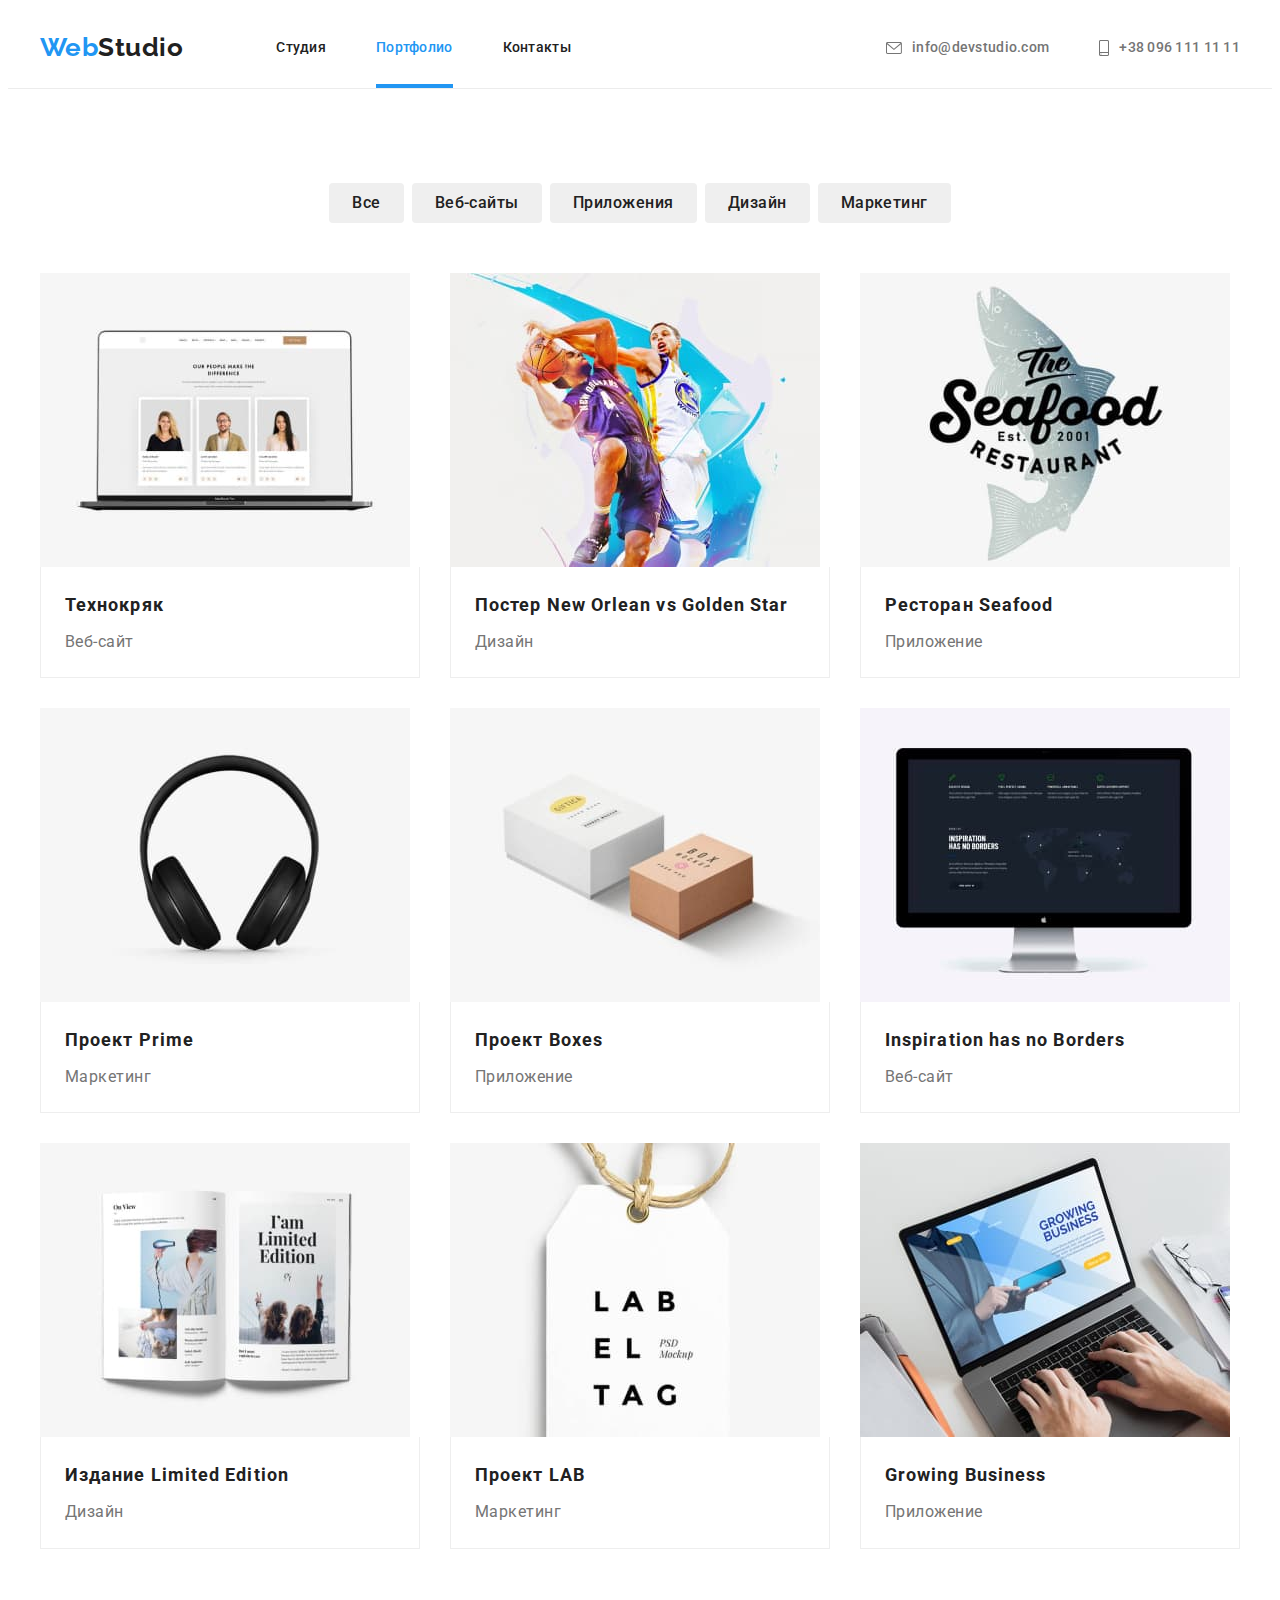
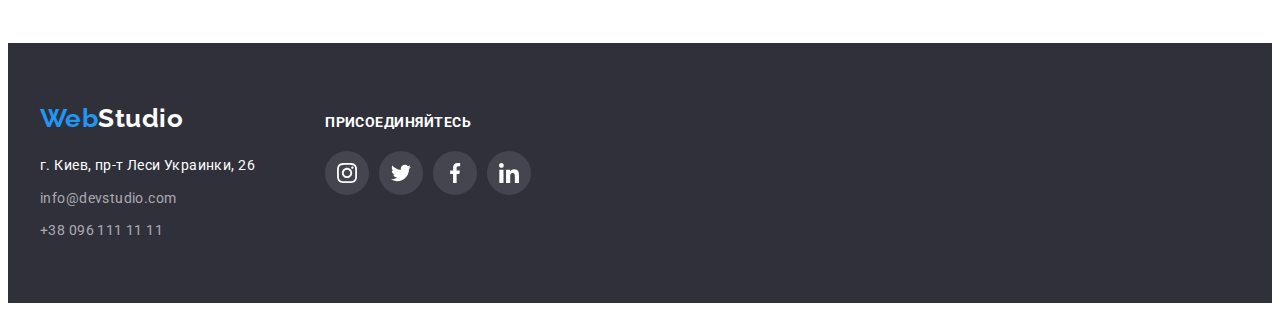
==== portfolio.html @ e5127b2c "start hw6" ====
<!DOCTYPE html>
<html lang="ru">
  <head>
    <meta charset="UTF-8" />
    <meta http-equiv="X-UA-Compatible" content="IE=edge" />
    <meta name="viewport" content="width=device-width, initial-scale=1.0" />
    <title>Portfolio</title>
    <link rel="preconnect" href="https://fonts.googleapis.com" />
    <link rel="preconnect" href="https://fonts.gstatic.com" crossorigin />
    <link
      href="https://fonts.googleapis.com/css2?family=Raleway:wght@700&family=Roboto:wght@400;500;700;900&display=swap"
      rel="stylesheet"
    />
    <link
      rel="stylesheet"
      href="https://cdnjs.cloudflare.com/ajax/libs/modern-normalize/1.1.0/modern-normalize.min.css"
      integrity="sha512-wpPYUAdjBVSE4KJnH1VR1HeZfpl1ub8YT/NKx4PuQ5NmX2tKuGu6U/JRp5y+Y8XG2tV+wKQpNHVUX03MfMFn9Q=="
      crossorigin="anonymous"
      referrerpolicy="no-referrer"
    />
    <link rel="stylesheet" href="./css/styles.css" />
  </head>
  <body>
    <!---------------------------site header шапка сайта--------------------------->

    <header>
      <div class="container">
        <nav class="main-nav">
          <a href="./index.html" class="nav-link-logo">Web<span class="partlogo">Studio</span></a>
          <ul class="site-nav">
            <li class="item">
              <a class="link" href="./index.html" target="_self">Студия</a>
            </li>
            <li class="item">
              <a class="link current" href="./portfolio.html" target="_self">Портфолио</a>
            </li>
            <li class="item"><a class="link" href="">Контакты</a></li>
          </ul>

          <ul class="auth-nav">
            <li class="item">
              <a class="link" href="mailto:info@devstudio.com"
                ><svg class="envelope" width="16" height="12">
                  <use href="./images/svg icon/symbol-defs.svg#icon-envelope"></use></svg
                >info@devstudio.com</a
              >
            </li>
            <li class="item">
              <a class="link" href="tel:+380961111111"
                ><svg class="envelope" width="10" height="16">
                  <use href="./images/svg icon/symbol-defs.svg#icon-smartphone"></use></svg
                >+38 096 111 11 11</a
              >
            </li>
          </ul>
        </nav>
      </div>
    </header>

    <!----------------------Фильтры----------------------->
    <main class="workin">
      <section class="block-filter">
        <div class="container">
          <h1 class="vizually-hidden">Наши работы</h1>

          <ul class="btn-flex">
            <li class="filter-flex">
              <button class="button" type="button">Все</button>
            </li>
            <li class="filter-flex">
              <button class="button" type="button">Веб-сайты</button>
            </li>
            <li class="filter-flex">
              <button class="button" type="button">Приложения</button>
            </li>
            <li class="filter-flex">
              <button class="button" type="button">Дизайн</button>
            </li>
            <li class="filter-flex">
              <button class="button" type="button">Маркетинг</button>
            </li>
          </ul>

          <!---------------------Наши работы------------------>
          <ul class="block-work">
            <li class="flex-conteiner">
              <a class="portfolio-link">
                <div class="product-description">
                  <img
                    class="card-image no-gap"
                    src="./images/portfolio/img1.jpg"
                    alt="ноутбук"
                    width="370"
                    height="294"
                  />
                  <div class="product-overlay">
                    <div class="submenu-portfolio">
                      <p class="text-portfolio">
                        Ресурс предлагает комплексные предложения с разным уровнем функционала и
                        сервисов. Все это позволит посетителю получить исчерпывающие сведения о
                        компании или частном лице.
                      </p>
                    </div>
                  </div>
                </div>

                <div class="work-card">
                  <h3 class="section-title-work">Технокряк</h3>
                  <p class="subtitle-work">Веб-сайт</p>
                </div>
              </a>
            </li>
            <li class="flex-conteiner">
              <a class="portfolio-link">
                <div class="product-description">
                  <img
                    class="card-image no-gap"
                    src="./images/portfolio/img2.jpg"
                    alt="два баскетболиста"
                    width="370"
                    height="294"
                  />
                  <div class="product-overlay">
                    <div class="submenu-portfolio">
                      <p class="text-portfolio">
                        Ресурс предлагает комплексные предложения с разным уровнем функционала и
                        сервисов. Все это позволит посетителю получить исчерпывающие сведения о
                        компании или частном лице.
                      </p>
                    </div>
                  </div>
                </div>
                <div class="work-card">
                  <h3 class="section-title-work">Постер New Orlean vs Golden Star</h3>
                  <p class="subtitle-work">Дизайн</p>
                </div>
              </a>
            </li>
            <li class="flex-conteiner">
              <a class="portfolio-link">
                <div class="product-description">
                  <img
                    class="card-image no-gap"
                    src="./images/portfolio/img3.jpg"
                    alt="логотип ресторана"
                    width="370"
                    height="294"
                  />
                  <div class="product-overlay">
                    <div class="submenu-portfolio">
                      <p class="text-portfolio">
                        Ресурс предлагает комплексные предложения с разным уровнем функционала и
                        сервисов. Все это позволит посетителю получить исчерпывающие сведения о
                        компании или частном лице.
                      </p>
                    </div>
                  </div>
                </div>
                <div class="work-card">
                  <h3 class="section-title-work">Ресторан Seafood</h3>
                  <p class="subtitle-work">Приложение</p>
                </div>
              </a>
            </li>
            <li class="flex-conteiner">
              <a class="portfolio-link">
                <div class="product-description">
                  <img
                    class="card-image no-gap"
                    src="./images/portfolio/img4.jpg"
                    alt="наушники"
                    width="370"
                    height="294"
                  />
                  <div class="product-overlay">
                    <div class="submenu-portfolio">
                      <p class="text-portfolio">
                        Ресурс предлагает комплексные предложения с разным уровнем функционала и
                        сервисов. Все это позволит посетителю получить исчерпывающие сведения о
                        компании или частном лице.
                      </p>
                    </div>
                  </div>
                </div>
                <div class="work-card">
                  <h3 class="section-title-work">Проект Prime</h3>
                  <p class="subtitle-work">Маркетинг</p>
                </div>
              </a>
            </li>
            <li class="flex-conteiner">
              <a class="portfolio-link">
                <div class="product-description">
                  <img
                    class="card-image no-gap"
                    src="./images/portfolio/img5.jpg"
                    alt="две коробки"
                    width="370"
                    height="294"
                  />
                  <div class="product-overlay">
                    <div class="submenu-portfolio">
                      <p class="text-portfolio">
                        Ресурс предлагает комплексные предложения с разным уровнем функционала и
                        сервисов. Все это позволит посетителю получить исчерпывающие сведения о
                        компании или частном лице.
                      </p>
                    </div>
                  </div>
                </div>
                <div class="work-card">
                  <h3 class="section-title-work">Проект Boxes</h3>
                  <p class="subtitle-work">Приложение</p>
                </div>
              </a>
            </li>
            <li class="flex-conteiner">
              <a class="portfolio-link">
                <div class="product-description">
                  <img
                    class="card-image no-gap"
                    src="./images/portfolio/img6.jpg"
                    alt="монитор"
                    width="370"
                    height="294"
                  />
                  <div class="product-overlay">
                    <div class="submenu-portfolio">
                      <p class="text-portfolio">
                        Ресурс предлагает комплексные предложения с разным уровнем функционала и
                        сервисов. Все это позволит посетителю получить исчерпывающие сведения о
                        компании или частном лице.
                      </p>
                    </div>
                  </div>
                </div>
                <div class="work-card">
                  <h3 class="section-title-work">Inspiration has no Borders</h3>
                  <p class="subtitle-work">Веб-сайт</p>
                </div>
              </a>
            </li>
            <li class="flex-conteiner">
              <a class="portfolio-link">
                <div class="product-description">
                  <img
                    class="card-image no-gap"
                    src="./images/portfolio/img7.jpg"
                    alt="открытая книга"
                    width="370"
                    height="294"
                  />
                  <div class="product-overlay">
                    <div class="submenu-portfolio">
                      <p class="text-portfolio">
                        Ресурс предлагает комплексные предложения с разным уровнем функционала и
                        сервисов. Все это позволит посетителю получить исчерпывающие сведения о
                        компании или частном лице.
                      </p>
                    </div>
                  </div>
                </div>
                <div class="work-card">
                  <h3 class="section-title-work">Издание Limited Edition</h3>
                  <p class="subtitle-work">Дизайн</p>
                </div>
              </a>
            </li>
            <li class="flex-conteiner">
              <a class="portfolio-link">
                <div class="product-description">
                  <img
                    class="card-image no-gap"
                    src="./images/portfolio/img8.jpg"
                    alt="ярлык"
                    width="370"
                    height="294"
                  />
                  <div class="product-overlay">
                    <div class="submenu-portfolio">
                      <p class="text-portfolio">
                        Ресурс предлагает комплексные предложения с разным уровнем функционала и
                        сервисов. Все это позволит посетителю получить исчерпывающие сведения о
                        компании или частном лице.
                      </p>
                    </div>
                  </div>
                </div>
                <div class="work-card">
                  <h3 class="section-title-work">Проект LAB</h3>
                  <p class="subtitle-work">Маркетинг</p>
                </div>
              </a>
            </li>
            <li class="flex-conteiner">
              <a class="portfolio-link">
                <div class="product-description">
                  <img
                    class="card-image no-gap"
                    src="./images/portfolio/img9.jpg"
                    alt="набор текста"
                    width="370"
                    height="294"
                  />
                  <div class="product-overlay">
                    <div class="submenu-portfolio">
                      <p class="text-portfolio">
                        Ресурс предлагает комплексные предложения с разным уровнем функционала и
                        сервисов. Все это позволит посетителю получить исчерпывающие сведения о
                        компании или частном лице.
                      </p>
                    </div>
                  </div>
                </div>
                <div class="work-card">
                  <h3 class="section-title-work">Growing Business</h3>
                  <p class="subtitle-work">Приложение</p>
                </div>
              </a>
            </li>
          </ul>
        </div>
      </section>
    </main>
    <!-----------------------footer---------------------->
    <footer class="footer">
      <div class="container">
        <div class="address-footer">
          <a class="logo-footer" href="./index.html">Web<span class="footerlogo">Studio</span></a>
          <address>
            <ul>
              <li>
                <a
                  class="link-location aside-link"
                  href="https://goo.gl/maps/vPPs6A4afEgHFddDA"
                  target="_blank"
                  rel="noopener noreferrer"
                  >г. Киев, пр-т Леси Украинки, 26 <br />
                </a>
              </li>
              <li>
                <a class="link-footer mail" href="mailto:info@devstudio.com">info@devstudio.com</a>
                <br />
              </li>
              <li><a class="link-footer" href="tel:+380961111111">+38 096 111 11 11</a></li>
            </ul>
          </address>
        </div>
        <!------------Социальные сети------------>
        <div class="network-footer">
          <b class="text-footer">присоединяйтесь</b>
          <div class="social-network-footer">
            <a class="link-network-footer" href="https://www.instagram.com/">
              <svg class="icon-instagram" width="20" height="20">
                <use href="./images/svg icon/symbol-defs.svg#icon-instagram"></use>
              </svg>
            </a>
            <a class="link-network-footer" href="https://www.twitter.com/">
              <svg class="icon-instagram" width="20" height="20">
                <use href="./images/svg icon/symbol-defs.svg#icon-twitter"></use>
              </svg>
            </a>
            <a class="link-network-footer" href="https://www.facebook.com/">
              <svg class="icon-instagram" width="20" height="20">
                <use href="./images/svg icon/symbol-defs.svg#icon-facebook"></use>
              </svg>
            </a>
            <a class="link-network-footer" href="https://www.linkedin.com/">
              <svg class="icon-network-footer" width="20" height="20">
                <use href="./images/svg icon/symbol-defs.svg#icon-linkedin"></use>
              </svg>
            </a>
          </div>
        </div>
      </div>
    </footer>
  </body>
</html>
---- css/styles.css ----
/* цвет основного текста #212121;*/
/* цвет текста #757575 */
/* цвет фона шапки #ffffff;*/
/* цвет текста секции герой */
/* акцент #2196F3 */
/* цвет фона (акцента) вторичный #2F303A;*/
/* цвет фона чем мы занимаемся #E5E5E5; */
/* цвет фона наша команда #F5F4FA; */
/* подвал линки rgba(255, 255, 255, 0.6); */
/* текст адреса #ffffff */

:root {
  --primary-text-color: #212121;
  --title-text-color: #757575;
  --hero-text-color: #ffffff;
  --primary-white-color: #ffffff;
  --secondary-background-color: #2f303a;
  --secondary-fon-color: #e5e5e5;
  --accent-color: #2196f3;
  --secondary-command-color: #f5f4fa;
  --footer-link-color: rgba(255, 255, 255, 0.6);
  --address-text-color: #ffffff;
}

body {
  background-color: var(--primary-white-color);
  color: var(--primary-text-color);
  font-family: Roboto, sans-serif;
  letter-spacing: 0.03em;
}

p,
h1,
h2,
h3,
h4,
h5,
h6 {
  margin: 0;
  font-family: Roboto, sans-serif;
}

ul,
ol,
li {
  margin: 0;
  padding-left: 0;
}

ul {
  list-style: none;
}

.container {
  padding-left: 15px;
  padding-right: 15px;
  margin-left: auto;
  margin-right: auto;

  width: 1200px;
}

.link {
  text-decoration: none;
  color: var(--primary-text-color);
}

header {
  height: 80px;
  border-bottom: 1px solid #ececec;
}

/* ----------------------Logo-------------------------*/
.nav-link-logo {
  padding-top: 24px;
  padding-bottom: 25px;

  text-decoration: none;
  color: var(--accent-color);
  font-family: Raleway, sans-serif;
  font-weight: 700;
  font-size: 26px;
  line-height: 1.19;
}

.nav-link-logo:hover,
.nav-link-logo:focus {
  color: var(--accent-color);
}

.partlogo {
  color: var(--primary-text-color);
  font-family: Raleway, sans-serif;
  font-weight: 700;
  font-size: 26px;
  line-height: 1.19;
}

/* ---------------------навигация сайта------------------------ */

.main-nav {
  display: flex;
  align-items: center;
  justify-content: start;
}

.site-nav {
  display: flex;
  margin-left: 93px;
  font-weight: 500;
  font-size: 14px;
  line-height: 1.14;
  letter-spacing: 0.02em;
}

.site-nav .item + .item {
  margin-left: 50px;
}

.link {
  position: relative;
  display: block;
  padding-top: 32px;
  padding-bottom: 32px;
  transition-duration: 250ms;
  transition-timing-function: cubic-bezier(0.4, 0, 0.2, 1);
}

.link:hover,
.link:focus {
  color: var(--accent-color);
}

.link.current {
  color: var(--accent-color);
}

.link.current::after {
  content: '';

  position: absolute;
  display: block;
  width: 100%;
  height: 4px;
  left: 0;
  bottom: 0;
  background-color: var(--accent-color);
}

.vizually-hidden {
  clip: rect(0 0 0 0);
  width: 1px;
  height: 1px;
  margin: -1px;
}

/* ----------------------список адресов------------------------- */
.auth-nav {
  display: flex;
  margin-left: auto;
}

.auth-nav .item + .item {
  margin-left: 50px;
}

.auth-nav .link {
  display: inline-flex;
  align-items: center;
  color: var(--title-text-color);
  font-weight: 500;
  font-size: 14px;
  line-height: 1.14;
  letter-spacing: 0.02em;
}

.auth-nav .link:hover,
.auth-nav .link:focus {
  color: var(--accent-color);
}

.envelope {
  margin-right: 10px;
  fill: currentColor;
  align-items: baseline;
}

/* ----------------------секция герой-----------------------------*/

.section-hero {
  background-color: var(--secondary-background-color);
  text-align: center;
  padding: 200px 0px;
}

.section-hero.overlay {
  max-width: 1600px;
  min-height: 600px;
  margin-left: auto;
  margin-right: auto;
  background-image: linear-gradient(to right, rgba(47, 48, 58, 0.4), rgba(47, 48, 58, 0.4)),
    url('../images/img\ iverlay.jpg');
  background-repeat: no-repeat;
  background-size: cover;
  background-position: center;
}

.text-hero {
  width: 696px;
  margin-left: auto;
  margin-right: auto;
}

.hero-title {
  color: var(--hero-text-color);
  margin-bottom: 40px;
  font-weight: 900;
  font-size: 44px;
  line-height: 1.36;
  letter-spacing: 0.06em;
  text-transform: uppercase;
}

/* ---------------------------кнопки--------------------------- */
.hero-button {
  display: inline-block;
  padding: 10px 32px;
  min-width: 200px;
  height: 50px;

  color: var(--hero-text-color);
  background-color: var(--accent-color);
  font-family: Roboto, sans-serif;
  font-weight: 700;
  font-size: 16px;
  line-height: 1.87;
  text-align: center;

  letter-spacing: 0.06em;
  cursor: pointer;
  border: none;
  border-radius: 4px;
  box-shadow: 0px 4px 4px rgba(0, 0, 0, 0.15);

  transition-duration: 250ms;
  transition-timing-function: cubic-bezier(0.4, 0, 0.2, 1);
}

.hero-button:hover,
.hero-button:focus {
  color: var(--primary-text-color);
  background-color: var(--hero-text-color);
}

.backdrop.is-hidden {
  visibility: hidden;
  opacity: 0;
  pointer-events: none;
}

.backdrop.is-hidden .modal {
  transform: translate(-50%, -50%) scale(0.9) rotate(180deg);
}

.modal {
  position: absolute;
  background: #ffffff;
  padding: 30px;
  width: 528px;
  height: 581px;
  left: 50%;
  top: 50%;
  box-shadow: 0px 1px 3px rgba(0, 0, 0, 0.12), 0px 1px 1px rgba(0, 0, 0, 0.14),
    0px 2px 1px rgba(0, 0, 0, 0.2);
  border-radius: 4px;
  transform: translate(-50%, -50%) scale(1) rotate(0);
  transition-duration: 250ms;
  transition-timing-function: cubic-bezier(0.4, 0, 0.2, 1);
}

.backdrop {
  position: fixed;
  width: 100%;
  height: 100%;
  left: 50%;
  top: 50%;
  transform: translate(-50%, -50%);
  background: rgba(0, 0, 0, 0.1);
  opacity: 1;
  visibility: visible;
  transition-duration: 250ms;
  transition-timing-function: cubic-bezier(0.4, 0, 0.2, 1);
  z-index: 1;
}

.modal-close-btn {
  display: flex;
  border-radius: 50%;
  position: absolute;
  top: 8px;
  right: 8px;
  justify-content: center;
  align-items: center;
  cursor: pointer;
  padding: 10px;
  border: 1px solid rgba(0, 0, 0, 0.1);
  background-color: rgba(255, 255, 255, 1);
}

/* -----------------блок секций (чем мы занимаемся)------------------- */

.section-block {
  display: block;
  background-color: var(--primary-white-color);

  padding-top: 94px;
  padding-bottom: 94px;
}

.main-item {
  display: flex;
}

.list-item::before {
  display: block;
  content: '';
  height: 120px;
  margin-bottom: 30px;
  background-size: contain;
  background-repeat: no-repeat;
  background-position: center;
  background-color: #f5f4fa;
}

.icon-antenna::before {
  background-image: url('../images/antenna.svg');
  background-size: 65px 70px;
}

.icon-clock::before {
  background-image: url('../images/clock.svg');
  background-size: 67px 70px;
}

.icon-diagram::before {
  background-image: url('../images/diagram.svg');
  background-size: 70px 64px;
}

.icon-astronaut::before {
  background-image: url('../images/astronaut.svg');
  background-size: 55px 61px;
}

.main-item .list-item {
  width: 270px;
  margin: 0 15px;
}

.list-item:last-child {
  margin-right: 0;
}
.list-item:first-child {
  margin-left: 0;
}

.advant-title {
  margin-bottom: 10px;

  font-weight: 700;
  font-size: 14px;
  height: 14px;
  line-height: 1.14;
  letter-spacing: 0.03em;
  text-transform: uppercase;
}

.subtitle {
  color: var(--title-text-color);
  font-size: 14px;
  height: 75px;
  line-height: 1.71;
  letter-spacing: 0.03em;
}

.section-portfolio {
  display: block;
  background-color: var(--primary-white-color);

  padding-top: 0px;
  padding-bottom: 94px;
}

.section-title {
  margin-bottom: 50px;

  font-weight: 700;
  font-size: 36px;
  line-height: 1.17;
  text-align: center;
  letter-spacing: 0.03em;
}

.gallery-flex {
  display: flex;
  margin-left: -30px;
}

/* .masters-item:not(:last-child) {
  margin-right: 30px;
}
.masters-item {
  width: calc((100% - 60px) / 3);
} */

/* .masters-item {
  width: calc((100% - 90px) / 3);
  margin-left: 30px;
} */

.masters-item {
  position: relative;
  width: calc(100% / 3 - 30px);
  margin-left: 30px;
}

.card-image.no-gap {
  display: block;
}

.submenu {
  display: flex;
  align-items: center;
  justify-content: center;
}

.submenu {
  position: absolute;
  width: 370px;
  height: 70px;
  bottom: 0px;
  left: 50%;
  transform: translateX(-50%);
  list-style: none;
  text-transform: uppercase;
  background-color: rgba(47, 48, 58, 0.8);
}

.submenu p {
  text-decoration: none;
  color: #ffffff;
  font-family: 'Roboto';
  font-style: normal;
  font-weight: 700;
  font-size: 14px;
  line-height: 1.14;
  letter-spacing: 0.03em;
}

/* ------------------------------наша команда------------------------------ */
.section-command {
  background-color: var(--secondary-command-color);
  padding-top: 94px;
  padding-bottom: 94px;
}

.command-flex {
  display: flex;
  margin-left: -30px;
}

.command {
  flex-basis: calc(100% / 3 - 30px);
  margin-left: 30px;
  box-shadow: 0px 1px 3px rgba(0, 0, 0, 0.12), 0px 1px 1px rgba(0, 0, 0, 0.14),
    0px 2px 1px rgba(0, 0, 0, 0.2);
  border-radius: 0px 0px 4px 4px;
}

.section-title-desc {
  margin-bottom: 50px;

  font-weight: 700;
  font-size: 36px;
  line-height: 1.17;
  text-align: center;
  letter-spacing: 0.03em;
}

.workers {
  padding-top: 30px;
  padding-bottom: 30px;
  background-color: #ffffff;
}

.section-name {
  margin-bottom: 10px;

  font-weight: 500;
  font-size: 16px;
  line-height: 1.19;
  text-align: center;
  letter-spacing: 0.03em;
}

.subtitle-profession {
  color: var(--title-text-color);

  font-size: 16px;
  line-height: 1.19;
  text-align: center;
  letter-spacing: 0.03em;
  margin-bottom: 16px;
}

.actions {
  display: flex;
  justify-content: center;
  padding: 0;
  margin: 0;
  list-style: none;
}

.masters-soc-item {
  width: 44px;
  height: 44px;
  margin-right: 10px;
}

.masters-soc-item:last-child {
  margin-right: 0;
}

.link-svg {
  display: flex;
  width: 100%;
  height: 100%;
  border-radius: 50%;
  align-items: center;
  justify-content: center;
  color: #fff;

  transition-duration: 250ms;
  transition-timing-function: cubic-bezier(0.4, 0, 0.2, 1);
}

.svg-soc-icon {
  fill: #afb1b8;
}

.link-svg:hover,
.link-svg:focus {
  background-color: var(--accent-color);
}

.link-svg:hover .svg-soc-icon,
.link-svg:focus .svg-soc-icon {
  fill: #ffffff;
}

/* ---------------Постоянные клиенты---------------*/
.section-client {
  padding-bottom: 94px;
  padding-top: 94px;
}

.clients {
  display: flex;
  justify-content: space-between;
}

.link-svg-logo {
  display: flex;
  justify-content: center;
  align-items: center;
  width: 170px;
  height: 90px;
  border: 1px solid #afb1b8;
  border-radius: 4px;
  fill: #afb1b8;

  transition-duration: 250ms;
  transition-timing-function: cubic-bezier(0.4, 0, 0.2, 1);
}

.link-svg-logo:hover,
.link-svg-logo:focus {
  border: 1px solid var(--accent-color);
  fill: var(--accent-color);
}

/* ---------------------------подвал (footer)------------------------- */

.footer {
  background-color: var(--secondary-background-color);
  padding-top: 60px;
  padding-bottom: 60px;
}

.footer .container {
  display: flex;
  align-items: baseline;
}

.link-location.aside-link {
  display: inline-block;
  text-decoration: none;
  margin-bottom: 9px;
  color: var(--address-text-color);
  font-style: normal;
  font-size: 14px;
  line-height: 1.7;
  letter-spacing: 0.03em;
}

.link-footer {
  display: inline-block;
  color: var(--footer-link-color);
  text-decoration: none;
  font-style: normal;
  font-weight: 400;
  font-size: 14px;
  line-height: 1.7;
  letter-spacing: 0.03em;
}

.logo-footer {
  margin-bottom: 20px;
  display: inline-block;

  text-decoration: none;
  color: var(--accent-color);
  font-family: Raleway, sans-serif;
  font-weight: 700;
  font-size: 26px;
  line-height: 1.19;
}

.logo-footer:hover,
.logo-footer:focus {
  color: var(--accent-color);
}

.footerlogo {
  color: #fff;
  font-family: Raleway, sans-serif;
  font-weight: 700;
  font-size: 26px;
  line-height: 1.19;
}

.link-footer.mail {
  margin-bottom: 9px;
}

/* ---------Социальные сети--------*/

.network-footer {
  margin-left: 70px;
}

.text-footer {
  display: block;
  font-weight: 700;
  font-size: 14px;
  line-height: 1.14;
  margin: 0px;
  margin-bottom: 20px;
  text-transform: uppercase;

  color: var(--primary-white-color);
}

.social-network-footer {
  display: flex;
}

.link-network-footer {
  display: flex;
  justify-content: center;
  align-items: center;
  margin-left: 10px;

  width: 44px;
  height: 44px;
  border-radius: 50%;
  fill: var(--primary-white-color);
  background: rgba(255, 255, 255, 0.1);

  transition-duration: 250ms;
  transition-timing-function: cubic-bezier(0.4, 0, 0.2, 1);
}

.link-network-footer:first-child {
  margin-left: 0;
}

.link-network-footer:hover,
.link-network-footer:focus {
  background-color: var(--accent-color);
  fill: var(--primary-white-color);
}

/*---------------------------Стили Портфолио------------------------- */

/* ---------кнопки (button), ilter------- */
.vizually-hidden {
  display: none;
}

.block-filter {
  padding-top: 94px;
  padding-bottom: 94px;
}

.btn-flex {
  display: flex;
  margin-bottom: 50px;
  align-items: center;
  justify-content: center;
}

.button {
  color: var(--primary-text-color);
  padding: 6px 22px;

  font-family: Roboto, sans-serif;
  font-weight: 500;
  font-size: 16px;
  line-height: 1.6;
  text-align: center;
  letter-spacing: 0.03em;
  cursor: pointer;

  border: 1px solid transparent;
  border-radius: 4px;

  transition-duration: 250ms;
  transition-timing-function: cubic-bezier(0.4, 0, 0.2, 1);
}

button:hover,
button:focus {
  background-color: var(--accent-color);
  color: var(--primary-white-color);
  box-shadow: 0px 3px 1px rgba(0, 0, 0, 0.1), 0px 1px 2px rgba(0, 0, 0, 0.08),
    0px 2px 2px rgba(0, 0, 0, 0.12);
}

.workin {
  background-color: var(--primary-white-color);
  margin-left: auto;
  margin-right: auto;
}

/* .filter-flex {
  margin-right: 8px;
} */

/* .filter-flex:last-child {
  margin-right: 0;
} */

.filter-flex:not(:last-child) {
  margin-right: 8px;
}

.block-work {
  background-color: var(--primary-white-color);
  display: flex;
  flex-wrap: wrap;
  margin-left: -30px;
  margin-bottom: -30px;
}

/* margin-right: 30px;
  margin-bottom: 30px; */

.flex-conteiner {
  flex-basis: calc(100% / 3 - 30px);
  margin-left: 30px;
  margin-bottom: 30px;
}

.portfolio-link {
  display: block;
  cursor: pointer;
}

.portfolio-link:hover,
.portfolio-link:focus {
  box-shadow: 0px 1px 1px rgba(0, 0, 0, 0.12), 0px 4px 4px rgba(0, 0, 0, 0.06),
    1px 4px 6px rgba(0, 0, 0, 0.16);
}

.flex-conteiner:hover .submenu-portfolio,
.flex-conteiner:focus .submenu-portfolio {
  opacity: 1;
}

.product-description {
  position: relative;
  overflow: hidden;
}

/* .product-description::before {
  position: absolute;

  display: inline-block;
  content: '';
  width: 100%;
  height: 100%;
  background-color: rgba(33, 150, 243, 0.9);
  /* opacity: 0; */
/* transform: translateY(100%);
  transition-property: var(--secondary-background-color);
  transition-duration: 250ms;
  transition-timing-function: cubic-bezier(0.4, 0, 0.2, 1);
} */

.product-overlay {
  position: absolute;
  top: 0;
  left: 0;
  width: 100%;
  height: 100%;
  background-color: rgba(33, 150, 243, 0.9);
  /* opacity: 0; */

  transform: translateY(100%);
  transition-property: var(--secondary-background-color);
  transition-duration: 250ms;
  transition-timing-function: cubic-bezier(0.4, 0, 0.2, 1);
}

.product-description:hover::before {
  opacity: 1;
}

/* .flex-conteiner:hover .product-description::before {
  transform: translateY(0);
} */

.flex-conteiner:hover .product-overlay {
  transform: translateY(0);
}

.submenu-portfolio {
  position: absolute;

  left: 50%;
  top: 50%;
  width: 100%;
  padding: 63px 24px;
  list-style: none;

  transform: translate(-50%, -50%);
}

.text-portfolio {
  font-weight: 400;
  font-size: 18px;
  line-height: 1.55;
  letter-spacing: 0.03em;
  text-align: left;

  color: var(--address-text-color);
}

.work-card {
  padding: 20px 24px;
  border-left: 1px solid #eeeeee;
  border-right: 1px solid #eeeeee;
  border-bottom: 1px solid #eeeeee;
}

.section-title-work {
  margin-bottom: 4px;

  color: var(--primary-text-color);
  font-weight: 700;
  font-size: 18px;
  line-height: 2;
  letter-spacing: 0.06em;
}

.block-work .subtitle-work {
  color: var(--title-text-color);
  font-size: 16px;
  line-height: 1.9;
  letter-spacing: 0.03em;
}
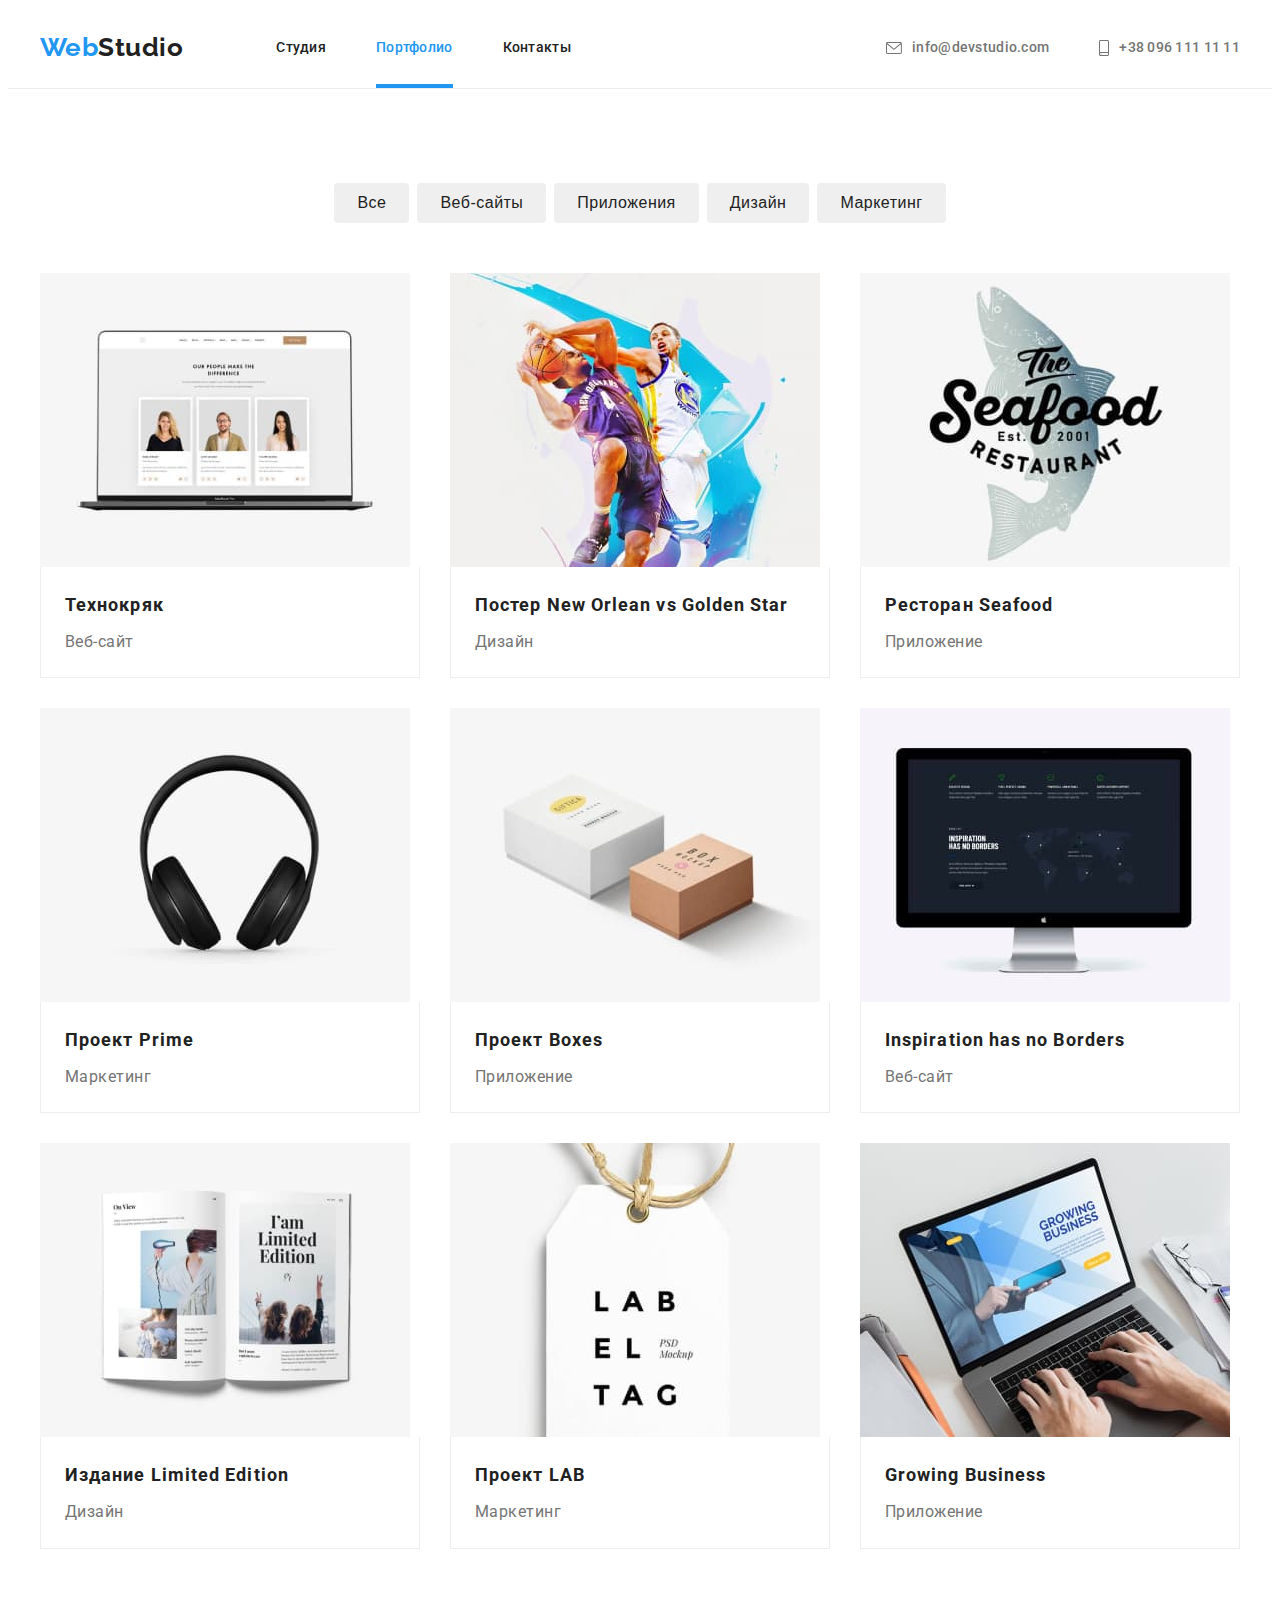
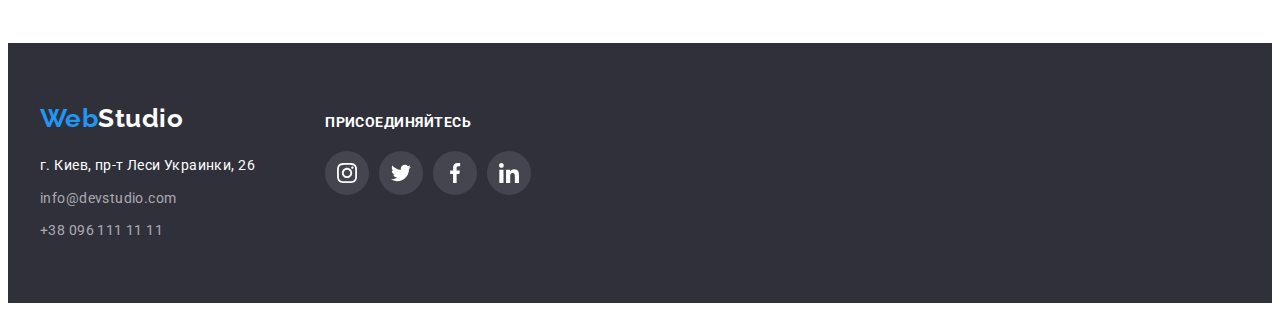
==== commit e1173077: "checkbox" ====
--- a/portfolio.html
+++ b/portfolio.html
@@ -41,14 +41,14 @@
             <li class="item">
               <a class="link" href="mailto:info@devstudio.com"
                 ><svg class="envelope" width="16" height="12">
-                  <use href="./images/svg icon/symbol-defs.svg#icon-envelope"></use></svg
+                  <use href="./images/icons.svg#icon-envelope"></use></svg
                 >info@devstudio.com</a
               >
             </li>
             <li class="item">
               <a class="link" href="tel:+380961111111"
                 ><svg class="envelope" width="10" height="16">
-                  <use href="./images/svg icon/symbol-defs.svg#icon-smartphone"></use></svg
+                  <use href="./images/icons.svg#icon-smartphone"></use></svg
                 >+38 096 111 11 11</a
               >
             </li>
@@ -65,19 +65,19 @@
 
           <ul class="btn-flex">
             <li class="filter-flex">
-              <button class="button" type="button">Все</button>
-            </li>
-            <li class="filter-flex">
-              <button class="button" type="button">Веб-сайты</button>
-            </li>
-            <li class="filter-flex">
-              <button class="button" type="button">Приложения</button>
-            </li>
-            <li class="filter-flex">
-              <button class="button" type="button">Дизайн</button>
-            </li>
-            <li class="filter-flex">
-              <button class="button" type="button">Маркетинг</button>
+              <button class="button-filter" type="button">Все</button>
+            </li>
+            <li class="filter-flex">
+              <button class="button-filter" type="button">Веб-сайты</button>
+            </li>
+            <li class="filter-flex">
+              <button class="button-filter" type="button">Приложения</button>
+            </li>
+            <li class="filter-flex">
+              <button class="button-filter" type="button">Дизайн</button>
+            </li>
+            <li class="filter-flex">
+              <button class="button-filter" type="button">Маркетинг</button>
             </li>
           </ul>
 
@@ -352,22 +352,22 @@
           <div class="social-network-footer">
             <a class="link-network-footer" href="https://www.instagram.com/">
               <svg class="icon-instagram" width="20" height="20">
-                <use href="./images/svg icon/symbol-defs.svg#icon-instagram"></use>
+                <use href="./images/icons.svg#icon-instagram"></use>
               </svg>
             </a>
             <a class="link-network-footer" href="https://www.twitter.com/">
               <svg class="icon-instagram" width="20" height="20">
-                <use href="./images/svg icon/symbol-defs.svg#icon-twitter"></use>
+                <use href="./images/icons.svg#icon-twitter"></use>
               </svg>
             </a>
             <a class="link-network-footer" href="https://www.facebook.com/">
               <svg class="icon-instagram" width="20" height="20">
-                <use href="./images/svg icon/symbol-defs.svg#icon-facebook"></use>
+                <use href="./images/icons.svg#icon-facebook"></use>
               </svg>
             </a>
             <a class="link-network-footer" href="https://www.linkedin.com/">
               <svg class="icon-network-footer" width="20" height="20">
-                <use href="./images/svg icon/symbol-defs.svg#icon-linkedin"></use>
+                <use href="./images/icons.svg#icon-linkedin"></use>
               </svg>
             </a>
           </div>
--- a/css/styles.css
+++ b/css/styles.css
@@ -224,7 +224,7 @@
 /* ---------------------------кнопки--------------------------- */
 .hero-button {
   display: inline-block;
-  padding: 10px 32px;
+  padding: 0;
   min-width: 200px;
   height: 50px;
 
@@ -234,13 +234,10 @@
   font-weight: 700;
   font-size: 16px;
   line-height: 1.87;
-  text-align: center;
-
   letter-spacing: 0.06em;
   cursor: pointer;
   border: none;
   border-radius: 4px;
-  box-shadow: 0px 4px 4px rgba(0, 0, 0, 0.15);
 
   transition-duration: 250ms;
   transition-timing-function: cubic-bezier(0.4, 0, 0.2, 1);
@@ -248,8 +245,7 @@
 
 .hero-button:hover,
 .hero-button:focus {
-  color: var(--primary-text-color);
-  background-color: var(--hero-text-color);
+  box-shadow: 0px 4px 4px rgba(0, 0, 0, 0.15);
 }
 
 .backdrop.is-hidden {
@@ -265,11 +261,12 @@
 .modal {
   position: absolute;
   background: #ffffff;
-  padding: 30px;
+  padding: 40px;
   width: 528px;
-  height: 581px;
+  min-height: 581px;
   left: 50%;
   top: 50%;
+  text-align: left;
   box-shadow: 0px 1px 3px rgba(0, 0, 0, 0.12), 0px 1px 1px rgba(0, 0, 0, 0.14),
     0px 2px 1px rgba(0, 0, 0, 0.2);
   border-radius: 4px;
@@ -302,9 +299,126 @@
   justify-content: center;
   align-items: center;
   cursor: pointer;
-  padding: 10px;
+  padding: 9px;
   border: 1px solid rgba(0, 0, 0, 0.1);
-  background-color: rgba(255, 255, 255, 1);
+  background: #fff;
+
+  transition-duration: 250ms;
+  transition-timing-function: cubic-bezier(0.4, 0, 0.2, 1);
+}
+
+.modal-close-btn:hover,
+.modal-close-btn:focus {
+  background: #fff;
+}
+
+.modal-close-btn:hover .icon-close,
+.modal-close-btn:focus .icon-close {
+  fill: var(--accent-color);
+
+  transition-duration: 250ms;
+  transition-timing-function: cubic-bezier(0.4, 0, 0.2, 1);
+}
+
+.modal-title {
+  font-weight: 700;
+  font-size: 20px;
+  letter-spacing: 0.03em;
+  color: var(--primary-text-color);
+  margin-bottom: 12px;
+}
+
+.modal-field {
+  display: flex;
+  flex-direction: column;
+  margin-bottom: 10px;
+}
+
+.modal-input {
+font-weight: 400;
+font-size: 14px;
+line-height: 1.14;
+letter-spacing: 0.01em;
+  margin: 0;
+  height: 40px;
+  cursor: pointer;
+  padding-left: 15px;
+  border: 1px solid rgba(33, 33, 33, 0.2);
+  border-radius: 4px;
+}
+
+
+.modal-field .modal-label {
+  margin-bottom: 4px;
+  font-weight: 400;
+font-size: 12px;
+line-height: 1.17;
+letter-spacing: 0.01em;
+color: var(--title-text-color);
+}
+
+.modal-text {
+font-weight: 400;
+font-size: 14px;
+line-height: 1.14;
+letter-spacing: 0.01em;
+width: 100%;
+height: 120px;
+padding: 12px 16px;
+border: 1px solid rgba(33, 33, 33, 0.2);
+border-radius: 4px;
+resize: none;
+}
+
+.modal-text::placeholder {
+font-weight: 400;
+font-size: 14px;
+line-height: 1.14;
+letter-spacing: 0.01em;
+
+color: rgba(117, 117, 117, 0.5);
+}
+
+.checkbox-modal {
+  display: flex;
+  align-items: center;
+  justify-content: center;
+  margin-bottom: 30px;
+  text-align: center;
+  font-weight: 400;
+  font-size: 14px;
+  line-height: 1.71;
+
+  color: var(--title-text-color);
+}
+
+.link-modal{
+color: var(--accent-color);
+}
+
+.button-form {
+    display: inline-block;
+    min-width: 200px;
+    height: 50px;
+    padding: 0;
+    color: var(--hero-text-color);
+    background-color: var(--accent-color);
+    font-family: Roboto, sans-serif;
+    font-weight: 700;
+    font-size: 16px;
+    line-height: 1.87;
+    text-align: center;
+    letter-spacing: 0.06em;
+    cursor: pointer;
+    border: none;
+    border-radius: 4px;
+    transition-duration: 250ms;
+    transition-timing-function: cubic-bezier(0.4, 0, 0.2, 1);
+}
+
+.button-form:hover,
+.button-form:focus {
+  box-shadow: 0px 4px 4px rgba(0, 0, 0, 0.15);
 }
 
 /* -----------------блок секций (чем мы занимаемся)------------------- */
@@ -720,11 +834,11 @@
   justify-content: center;
 }
 
-.button {
+.button-filter {
   color: var(--primary-text-color);
   padding: 6px 22px;
-
-  font-family: Roboto, sans-serif;
+  border: 1px solid transparent;
+  border-radius: 4px;
   font-weight: 500;
   font-size: 16px;
   line-height: 1.6;
@@ -732,15 +846,12 @@
   letter-spacing: 0.03em;
   cursor: pointer;
 
-  border: 1px solid transparent;
-  border-radius: 4px;
-
-  transition-duration: 250ms;
-  transition-timing-function: cubic-bezier(0.4, 0, 0.2, 1);
-}
-
-button:hover,
-button:focus {
+  transition-duration: 250ms;
+  transition-timing-function: cubic-bezier(0.4, 0, 0.2, 1);
+}
+
+.button-filter:hover,
+.button-filter:focus {
   background-color: var(--accent-color);
   color: var(--primary-white-color);
   box-shadow: 0px 3px 1px rgba(0, 0, 0, 0.1), 0px 1px 2px rgba(0, 0, 0, 0.08),
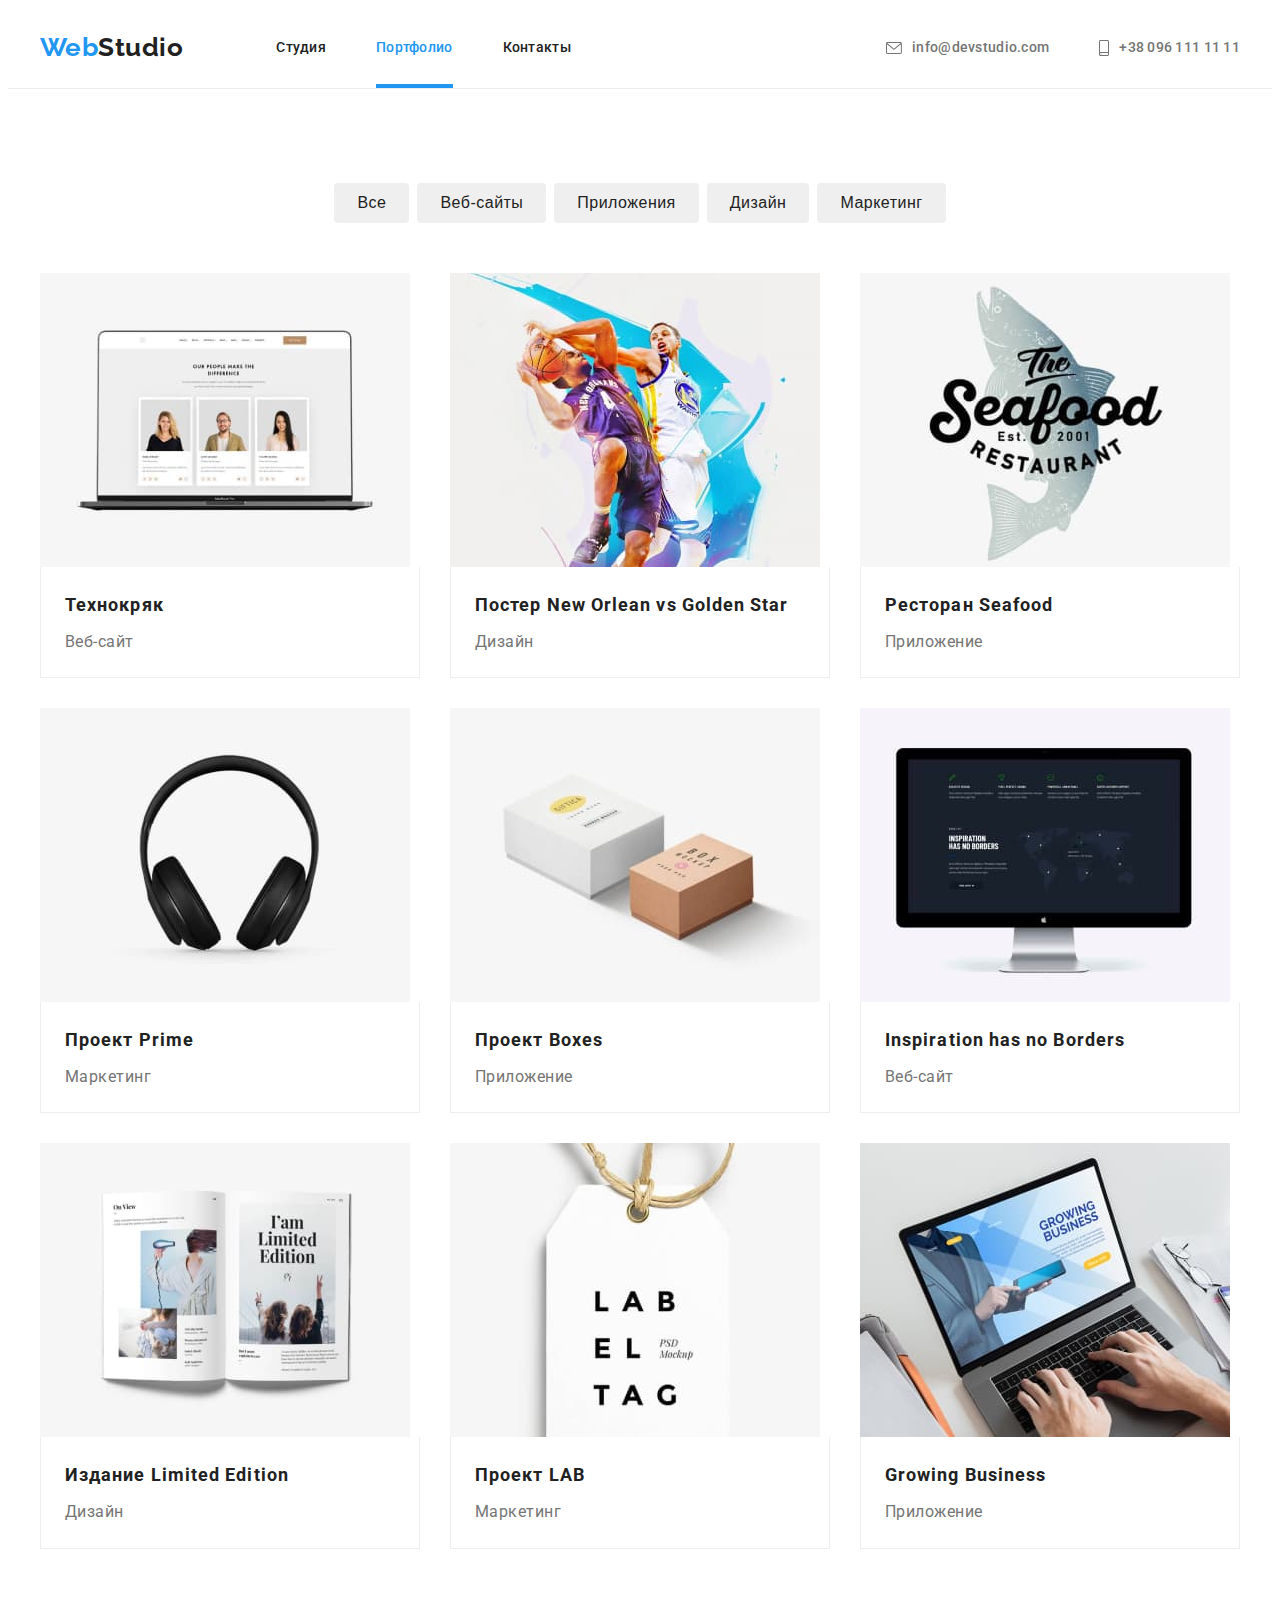
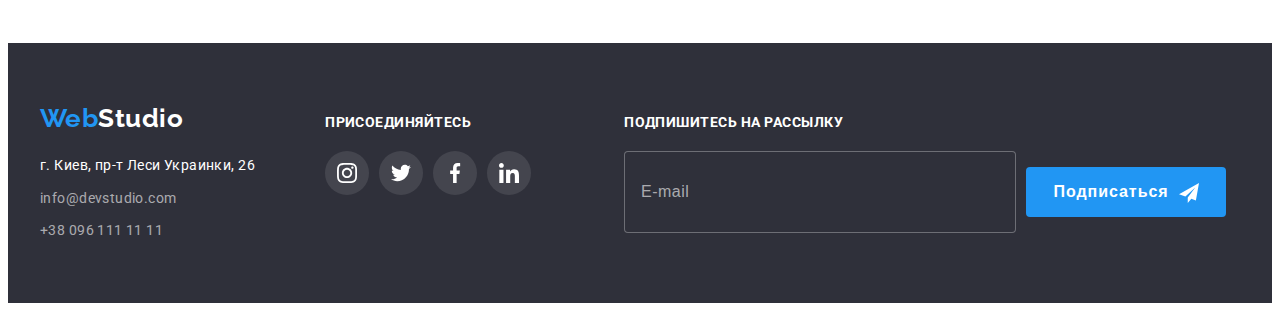
==== commit 0c1bd1a6: "на перевірку" ====
--- a/portfolio.html
+++ b/portfolio.html
@@ -372,7 +372,32 @@
             </a>
           </div>
         </div>
+
+        <div class="subscribe-footer">
+          <p class="text-footer">Подпишитесь на рассылку</p>
+          <form class="subscribe-form">
+            <div class="field-footer">
+              <input
+                required
+                type="email"
+                class="email-inpat-footer"
+                name="user-mail-subscribe"
+                placeholder="E-mail"
+              />
+              <button class="button-subscribe" type="submit">
+                Подписаться
+                <div class="svg-footer">
+                  <svg class=".svg-footer" width="20" height="20">
+                    <use href="./images/icons.svg#icon-icon-send"></use>
+                  </svg>
+                </div>
+              </button>
+            </div>
+          </form>
+        </div>
       </div>
     </footer>
+
+    <script src="./js/modal.js"></script>
   </body>
 </html>
--- a/css/styles.css
+++ b/css/styles.css
@@ -62,21 +62,25 @@
 
 .link {
   text-decoration: none;
+
   color: var(--primary-text-color);
 }
 
 header {
   height: 80px;
+
   border-bottom: 1px solid #ececec;
 }
 
-/* ----------------------Logo-------------------------*/
+/* Logo */
 .nav-link-logo {
   padding-top: 24px;
   padding-bottom: 25px;
 
   text-decoration: none;
+
   color: var(--accent-color);
+
   font-family: Raleway, sans-serif;
   font-weight: 700;
   font-size: 26px;
@@ -90,13 +94,14 @@
 
 .partlogo {
   color: var(--primary-text-color);
+
   font-family: Raleway, sans-serif;
   font-weight: 700;
   font-size: 26px;
   line-height: 1.19;
 }
 
-/* ---------------------навигация сайта------------------------ */
+/* навигация сайта */
 
 .main-nav {
   display: flex;
@@ -106,7 +111,9 @@
 
 .site-nav {
   display: flex;
+
   margin-left: 93px;
+
   font-weight: 500;
   font-size: 14px;
   line-height: 1.14;
@@ -119,9 +126,12 @@
 
 .link {
   position: relative;
+
   display: block;
+
   padding-top: 32px;
   padding-bottom: 32px;
+
   transition-duration: 250ms;
   transition-timing-function: cubic-bezier(0.4, 0, 0.2, 1);
 }
@@ -139,24 +149,30 @@
   content: '';
 
   position: absolute;
+
   display: block;
+
   width: 100%;
   height: 4px;
+
   left: 0;
   bottom: 0;
+
   background-color: var(--accent-color);
 }
 
 .vizually-hidden {
   clip: rect(0 0 0 0);
+
   width: 1px;
   height: 1px;
   margin: -1px;
 }
 
-/* ----------------------список адресов------------------------- */
+/* список адресов */
 .auth-nav {
   display: flex;
+
   margin-left: auto;
 }
 
@@ -167,7 +183,9 @@
 .auth-nav .link {
   display: inline-flex;
   align-items: center;
+
   color: var(--title-text-color);
+
   font-weight: 500;
   font-size: 14px;
   line-height: 1.14;
@@ -181,23 +199,28 @@
 
 .envelope {
   margin-right: 10px;
+
   fill: currentColor;
   align-items: baseline;
 }
 
-/* ----------------------секция герой-----------------------------*/
+/* секция герой */
 
 .section-hero {
   background-color: var(--secondary-background-color);
+
   text-align: center;
+
   padding: 200px 0px;
 }
 
 .section-hero.overlay {
   max-width: 1600px;
   min-height: 600px;
+
   margin-left: auto;
   margin-right: auto;
+
   background-image: linear-gradient(to right, rgba(47, 48, 58, 0.4), rgba(47, 48, 58, 0.4)),
     url('../images/img\ iverlay.jpg');
   background-repeat: no-repeat;
@@ -207,13 +230,16 @@
 
 .text-hero {
   width: 696px;
+
   margin-left: auto;
   margin-right: auto;
 }
 
 .hero-title {
   color: var(--hero-text-color);
+
   margin-bottom: 40px;
+
   font-weight: 900;
   font-size: 44px;
   line-height: 1.36;
@@ -221,15 +247,18 @@
   text-transform: uppercase;
 }
 
-/* ---------------------------кнопки--------------------------- */
+/* кнопки */
 .hero-button {
   display: inline-block;
+
   padding: 0;
+
   min-width: 200px;
   height: 50px;
 
   color: var(--hero-text-color);
   background-color: var(--accent-color);
+
   font-family: Roboto, sans-serif;
   font-weight: 700;
   font-size: 16px;
@@ -260,12 +289,16 @@
 
 .modal {
   position: absolute;
+
   background: #ffffff;
+
   padding: 40px;
+
   width: 528px;
-  min-height: 581px;
+  max-height: 581px;
   left: 50%;
   top: 50%;
+
   text-align: left;
   box-shadow: 0px 1px 3px rgba(0, 0, 0, 0.12), 0px 1px 1px rgba(0, 0, 0, 0.14),
     0px 2px 1px rgba(0, 0, 0, 0.2);
@@ -277,14 +310,18 @@
 
 .backdrop {
   position: fixed;
+
   width: 100%;
   height: 100%;
   left: 50%;
   top: 50%;
+
   transform: translate(-50%, -50%);
   background: rgba(0, 0, 0, 0.1);
+
   opacity: 1;
   visibility: visible;
+
   transition-duration: 250ms;
   transition-timing-function: cubic-bezier(0.4, 0, 0.2, 1);
   z-index: 1;
@@ -292,15 +329,20 @@
 
 .modal-close-btn {
   display: flex;
-  border-radius: 50%;
+
   position: absolute;
+
   top: 8px;
   right: 8px;
+
   justify-content: center;
   align-items: center;
   cursor: pointer;
   padding: 9px;
+
+  border-radius: 50%;
   border: 1px solid rgba(0, 0, 0, 0.1);
+
   background: #fff;
 
   transition-duration: 250ms;
@@ -324,66 +366,150 @@
   font-weight: 700;
   font-size: 20px;
   letter-spacing: 0.03em;
+
   color: var(--primary-text-color);
+
   margin-bottom: 12px;
 }
 
+/* Форма модального окна */
+
+.form {
+  margin-bottom: 0;
+}
+
 .modal-field {
+  position: relative;
+
   display: flex;
   flex-direction: column;
   margin-bottom: 10px;
 }
 
-.modal-input {
-font-weight: 400;
-font-size: 14px;
-line-height: 1.14;
-letter-spacing: 0.01em;
-  margin: 0;
+.modal-field input {
+  width: 100%;
+  font-weight: 400;
+  font-size: 14px;
+  line-height: 1.14;
+  letter-spacing: 0.01em;
+
+  margin: auto;
   height: 40px;
   cursor: pointer;
-  padding-left: 15px;
+
+  padding: 12px 15px 12px 42px;
   border: 1px solid rgba(33, 33, 33, 0.2);
   border-radius: 4px;
-}
-
-
-.modal-field .modal-label {
+
+  transition-duration: 250ms;
+  transition-timing-function: cubic-bezier(0.4, 0, 0.2, 1);
+}
+
+.modal-field input:focus {
+  outline: none;
+}
+
+/* .modal-field input:hover,
+.modal-field input:focus {
+} */
+
+.modal-field label {
   margin-bottom: 4px;
   font-weight: 400;
-font-size: 12px;
-line-height: 1.17;
-letter-spacing: 0.01em;
-color: var(--title-text-color);
-}
-
-.modal-text {
-font-weight: 400;
-font-size: 14px;
-line-height: 1.14;
-letter-spacing: 0.01em;
-width: 100%;
-height: 120px;
-padding: 12px 16px;
-border: 1px solid rgba(33, 33, 33, 0.2);
-border-radius: 4px;
-resize: none;
-}
-
-.modal-text::placeholder {
-font-weight: 400;
-font-size: 14px;
-line-height: 1.14;
-letter-spacing: 0.01em;
-
-color: rgba(117, 117, 117, 0.5);
-}
-
-.checkbox-modal {
+  font-size: 12px;
+  line-height: 1.17;
+  letter-spacing: 0.01em;
+
+  color: var(--title-text-color);
+}
+
+.form-svg-icon {
+  position: absolute;
+  top: 50%;
+  left: 15px;
+
+  transform: translateY(-50%);
+
+  display: inline-block;
+  color: rgba(33, 33, 33, 1);
+
+  transition-duration: 250ms;
+  transition-timing-function: cubic-bezier(0.4, 0, 0.2, 1);
+}
+
+.modal-label + .input-svg {
+  position: relative;
+}
+
+.modal-field input:focus-within + .form-svg-icon,
+.modal-field input:hover + .form-svg-icon {
+  fill: var(--accent-color);
+}
+
+.modal-field input:focus,
+.modal-field input:hover {
+  border: 1px solid var(--accent-color);
+  border-radius: 4px;
+}
+
+.modal-text:focus {
+  outline: none;
+}
+
+.modal-text:focus,
+.modal-text:hover {
+  border: 1px solid var(--accent-color);
+  border-radius: 4px;
+}
+
+.modal-field textarea {
+  font-weight: 400;
+  font-size: 14px;
+  line-height: 1.14;
+  letter-spacing: 0.01em;
+
+  width: 100%;
+  height: 120px;
+
+  padding: 12px 16px;
+  border: 1px solid rgba(33, 33, 33, 0.2);
+  border-radius: 4px;
+  resize: none;
+
+  transition-duration: 250ms;
+  transition-timing-function: cubic-bezier(0.4, 0, 0.2, 1);
+}
+
+.modal-field textarea::placeholder {
+  padding-top: 5px;
+
+  font-weight: 400;
+  font-size: 12px;
+  line-height: 1.17px;
+  letter-spacing: 0.01em;
+
+  color: rgba(117, 117, 117, 0.5);
+}
+
+/* .modal-field textarea:hover,
+.modal-field textarea:focus {
+} */
+
+.comment-user {
+  position: relative;
+
+  display: flex;
+  flex-direction: column;
+  margin-bottom: 20px;
+}
+
+.checkbox-label {
   display: flex;
   align-items: center;
-  justify-content: center;
+  justify-content: space-evenly;
+
   margin-bottom: 30px;
+
   text-align: center;
   font-weight: 400;
   font-size: 14px;
@@ -392,28 +518,78 @@
   color: var(--title-text-color);
 }
 
-.link-modal{
-color: var(--accent-color);
+.checkbox {
+  /* appearance: none;
+  -webkit-appearance: none;
+  -moz-appearance: none; */
+  position: absolute;
+  width: 1px;
+  height: 1px;
+  margin: -1px;
+  border: 0;
+  padding: 0;
+  clip: rect(0 0 0 0);
+  overflow: hidden;
+}
+
+.icon-check {
+  content: '';
+  display: block;
+  width: 15px;
+  height: 15px;
+  border: 2px solid #212121;
+  border-radius: 2px;
+
+  background-color: white;
+}
+
+.checkbox:checked + .icon-check {
+  border-color: var(--accent-color);
+  background-color: var(--accent-color);
+  background-image: url('/images/icon-chek.svg');
+  background-size: contain;
+  background-origin: border-box;
+
+  transition-duration: 250ms;
+  transition-timing-function: cubic-bezier(0.4, 0, 0.2, 1);
+}
+
+.link-modal {
+  color: var(--accent-color);
+}
+
+/* кнопка и форма */
+
+.email-inpat-subscribe:focus + .button-subscribe {
+  border: 1px solid var(--accent-color);
 }
 
 .button-form {
-    display: inline-block;
-    min-width: 200px;
-    height: 50px;
-    padding: 0;
-    color: var(--hero-text-color);
-    background-color: var(--accent-color);
-    font-family: Roboto, sans-serif;
-    font-weight: 700;
-    font-size: 16px;
-    line-height: 1.87;
-    text-align: center;
-    letter-spacing: 0.06em;
-    cursor: pointer;
-    border: none;
-    border-radius: 4px;
-    transition-duration: 250ms;
-    transition-timing-function: cubic-bezier(0.4, 0, 0.2, 1);
+  display: flex;
+
+  min-width: 200px;
+  height: 50px;
+
+  padding: 0;
+  margin: 0 auto;
+
+  justify-content: center;
+  align-items: center;
+
+  color: var(--hero-text-color);
+  background-color: var(--accent-color);
+
+  font-family: Roboto, sans-serif;
+  font-weight: 700;
+  font-size: 16px;
+  line-height: 1.87;
+  letter-spacing: 0.06em;
+  cursor: pointer;
+  border: none;
+  border-radius: 4px;
+
+  transition-duration: 250ms;
+  transition-timing-function: cubic-bezier(0.4, 0, 0.2, 1);
 }
 
 .button-form:hover,
@@ -421,7 +597,7 @@
   box-shadow: 0px 4px 4px rgba(0, 0, 0, 0.15);
 }
 
-/* -----------------блок секций (чем мы занимаемся)------------------- */
+/* блок секций (чем мы занимаемся) */
 
 .section-block {
   display: block;
@@ -438,8 +614,11 @@
 .list-item::before {
   display: block;
   content: '';
+
   height: 120px;
+
   margin-bottom: 30px;
+
   background-size: contain;
   background-repeat: no-repeat;
   background-position: center;
@@ -491,6 +670,7 @@
 
 .subtitle {
   color: var(--title-text-color);
+
   font-size: 14px;
   height: 75px;
   line-height: 1.71;
@@ -499,6 +679,7 @@
 
 .section-portfolio {
   display: block;
+
   background-color: var(--primary-white-color);
 
   padding-top: 0px;
@@ -517,6 +698,7 @@
 
 .gallery-flex {
   display: flex;
+
   margin-left: -30px;
 }
 
@@ -534,7 +716,9 @@
 
 .masters-item {
   position: relative;
+
   width: calc(100% / 3 - 30px);
+
   margin-left: 30px;
 }
 
@@ -550,19 +734,24 @@
 
 .submenu {
   position: absolute;
+
   width: 370px;
   height: 70px;
   bottom: 0px;
   left: 50%;
+
   transform: translateX(-50%);
   list-style: none;
   text-transform: uppercase;
+
   background-color: rgba(47, 48, 58, 0.8);
 }
 
 .submenu p {
   text-decoration: none;
+
   color: #ffffff;
+
   font-family: 'Roboto';
   font-style: normal;
   font-weight: 700;
@@ -571,21 +760,25 @@
   letter-spacing: 0.03em;
 }
 
-/* ------------------------------наша команда------------------------------ */
+/* наша команда */
 .section-command {
   background-color: var(--secondary-command-color);
+
   padding-top: 94px;
   padding-bottom: 94px;
 }
 
 .command-flex {
   display: flex;
+
   margin-left: -30px;
 }
 
 .command {
   flex-basis: calc(100% / 3 - 30px);
+
   margin-left: 30px;
+
   box-shadow: 0px 1px 3px rgba(0, 0, 0, 0.12), 0px 1px 1px rgba(0, 0, 0, 0.14),
     0px 2px 1px rgba(0, 0, 0, 0.2);
   border-radius: 0px 0px 4px 4px;
@@ -604,6 +797,7 @@
 .workers {
   padding-top: 30px;
   padding-bottom: 30px;
+
   background-color: #ffffff;
 }
 
@@ -624,20 +818,24 @@
   line-height: 1.19;
   text-align: center;
   letter-spacing: 0.03em;
+
   margin-bottom: 16px;
 }
 
 .actions {
   display: flex;
   justify-content: center;
+
   padding: 0;
   margin: 0;
+
   list-style: none;
 }
 
 .masters-soc-item {
   width: 44px;
   height: 44px;
+
   margin-right: 10px;
 }
 
@@ -672,7 +870,7 @@
   fill: #ffffff;
 }
 
-/* ---------------Постоянные клиенты---------------*/
+/* Постоянные клиенты */
 .section-client {
   padding-bottom: 94px;
   padding-top: 94px;
@@ -687,10 +885,13 @@
   display: flex;
   justify-content: center;
   align-items: center;
+
   width: 170px;
   height: 90px;
+
   border: 1px solid #afb1b8;
   border-radius: 4px;
+
   fill: #afb1b8;
 
   transition-duration: 250ms;
@@ -703,7 +904,7 @@
   fill: var(--accent-color);
 }
 
-/* ---------------------------подвал (footer)------------------------- */
+/* подвал (footer) */
 
 .footer {
   background-color: var(--secondary-background-color);
@@ -719,8 +920,11 @@
 .link-location.aside-link {
   display: inline-block;
   text-decoration: none;
+
   margin-bottom: 9px;
+
   color: var(--address-text-color);
+
   font-style: normal;
   font-size: 14px;
   line-height: 1.7;
@@ -729,7 +933,9 @@
 
 .link-footer {
   display: inline-block;
+
   color: var(--footer-link-color);
+
   text-decoration: none;
   font-style: normal;
   font-weight: 400;
@@ -757,6 +963,7 @@
 
 .footerlogo {
   color: #fff;
+
   font-family: Raleway, sans-serif;
   font-weight: 700;
   font-size: 26px;
@@ -767,7 +974,7 @@
   margin-bottom: 9px;
 }
 
-/* ---------Социальные сети--------*/
+/* Социальные сети */
 
 .network-footer {
   margin-left: 70px;
@@ -775,11 +982,14 @@
 
 .text-footer {
   display: block;
+
   font-weight: 700;
   font-size: 14px;
   line-height: 1.14;
+
   margin: 0px;
   margin-bottom: 20px;
+
   text-transform: uppercase;
 
   color: var(--primary-white-color);
@@ -793,11 +1003,14 @@
   display: flex;
   justify-content: center;
   align-items: center;
+
   margin-left: 10px;
 
   width: 44px;
   height: 44px;
+
   border-radius: 50%;
+
   fill: var(--primary-white-color);
   background: rgba(255, 255, 255, 0.1);
 
@@ -815,9 +1028,108 @@
   fill: var(--primary-white-color);
 }
 
-/*---------------------------Стили Портфолио------------------------- */
-
-/* ---------кнопки (button), ilter------- */
+/* форма подписки */
+
+.subscribe-footer {
+  margin-left: 93px;
+}
+
+.subscribe-footer .field-footer {
+  display: flex;
+  flex-direction: row;
+  align-items: center;
+}
+
+.email-inpat-footer {
+  background-color: #2f303a;
+  color: var(--primary-white-color);
+
+  font-weight: 400;
+  font-size: 16px;
+  line-height: 1.3;
+  letter-spacing: 0.03em;
+
+  width: 358px;
+  height: 50px;
+
+  padding: 0;
+  padding: 15px 16px;
+
+  border: 1px solid rgba(255, 255, 255, 0.3);
+  border-radius: 4px;
+
+  transition-duration: 250ms;
+  transition-timing-function: cubic-bezier(0.4, 0, 0.2, 1);
+}
+
+.email-inpat-footer::placeholder {
+  font-weight: 400;
+  font-size: 16px;
+  line-height: 1.3;
+  letter-spacing: 0.03em;
+  color: rgba(255, 255, 255, 0.6);
+}
+
+.email-inpat-footer:hover,
+.email-inpat-footer:focus {
+  border-color: var(--accent-color);
+  outline: none;
+}
+
+.email-inpat-footer:focus-visible {
+  border-color: var(--accent-color);
+}
+
+.button-subscribe {
+  display: flex;
+  align-items: center;
+  justify-content: center;
+  border: 1px solid transparent;
+  text-align: center;
+  padding: 0;
+  min-width: 200px;
+  height: 50px;
+  border-radius: 4px;
+
+  margin-left: 10px;
+
+  fill: white;
+  color: var(--primary-white-color);
+  background-color: var(--accent-color);
+  font-weight: 700;
+  font-size: 16px;
+  line-height: 1.87;
+  letter-spacing: 0.06em;
+
+  cursor: pointer;
+
+  transition-property: color, background-color;
+  transition-duration: 250ms;
+  transition-timing-function: cubic-bezier(0.4, 0, 0.2, 1);
+}
+
+.button-subscribe:hover,
+.button-subscribe:focus {
+  box-shadow: 0px 4px 4px rgba(0, 0, 0, 0.15);
+  color: var(--accent-color);
+  background-color: var(--primary-white-color);
+  border: 1px solid transparent;
+  fill: var(--accent-color);
+}
+
+.svg-footer {
+  margin-left: 10px;
+  margin-top: 13px;
+}
+
+.button-subscribe:hover .svg-footer,
+.button-subscribe:focus .svg-footer {
+  fill: var(--accent-color);
+}
+
+/*-----Стили Портфолио----- */
+
+/* кнопки (button), ilter*/
 .vizually-hidden {
   display: none;
 }
@@ -829,16 +1141,20 @@
 
 .btn-flex {
   display: flex;
+
   margin-bottom: 50px;
+
   align-items: center;
   justify-content: center;
 }
 
 .button-filter {
   color: var(--primary-text-color);
+
   padding: 6px 22px;
   border: 1px solid transparent;
   border-radius: 4px;
+
   font-weight: 500;
   font-size: 16px;
   line-height: 1.6;
@@ -860,6 +1176,7 @@
 
 .workin {
   background-color: var(--primary-white-color);
+
   margin-left: auto;
   margin-right: auto;
 }
@@ -878,8 +1195,10 @@
 
 .block-work {
   background-color: var(--primary-white-color);
+
   display: flex;
   flex-wrap: wrap;
+
   margin-left: -30px;
   margin-bottom: -30px;
 }
@@ -889,6 +1208,7 @@
 
 .flex-conteiner {
   flex-basis: calc(100% / 3 - 30px);
+
   margin-left: 30px;
   margin-bottom: 30px;
 }
@@ -933,8 +1253,10 @@
   position: absolute;
   top: 0;
   left: 0;
+
   width: 100%;
   height: 100%;
+
   background-color: rgba(33, 150, 243, 0.9);
   /* opacity: 0; */
 
@@ -962,6 +1284,7 @@
   left: 50%;
   top: 50%;
   width: 100%;
+
   padding: 63px 24px;
   list-style: none;
 
@@ -980,6 +1303,7 @@
 
 .work-card {
   padding: 20px 24px;
+
   border-left: 1px solid #eeeeee;
   border-right: 1px solid #eeeeee;
   border-bottom: 1px solid #eeeeee;
@@ -989,6 +1313,7 @@
   margin-bottom: 4px;
 
   color: var(--primary-text-color);
+
   font-weight: 700;
   font-size: 18px;
   line-height: 2;
@@ -997,6 +1322,7 @@
 
 .block-work .subtitle-work {
   color: var(--title-text-color);
+
   font-size: 16px;
   line-height: 1.9;
   letter-spacing: 0.03em;
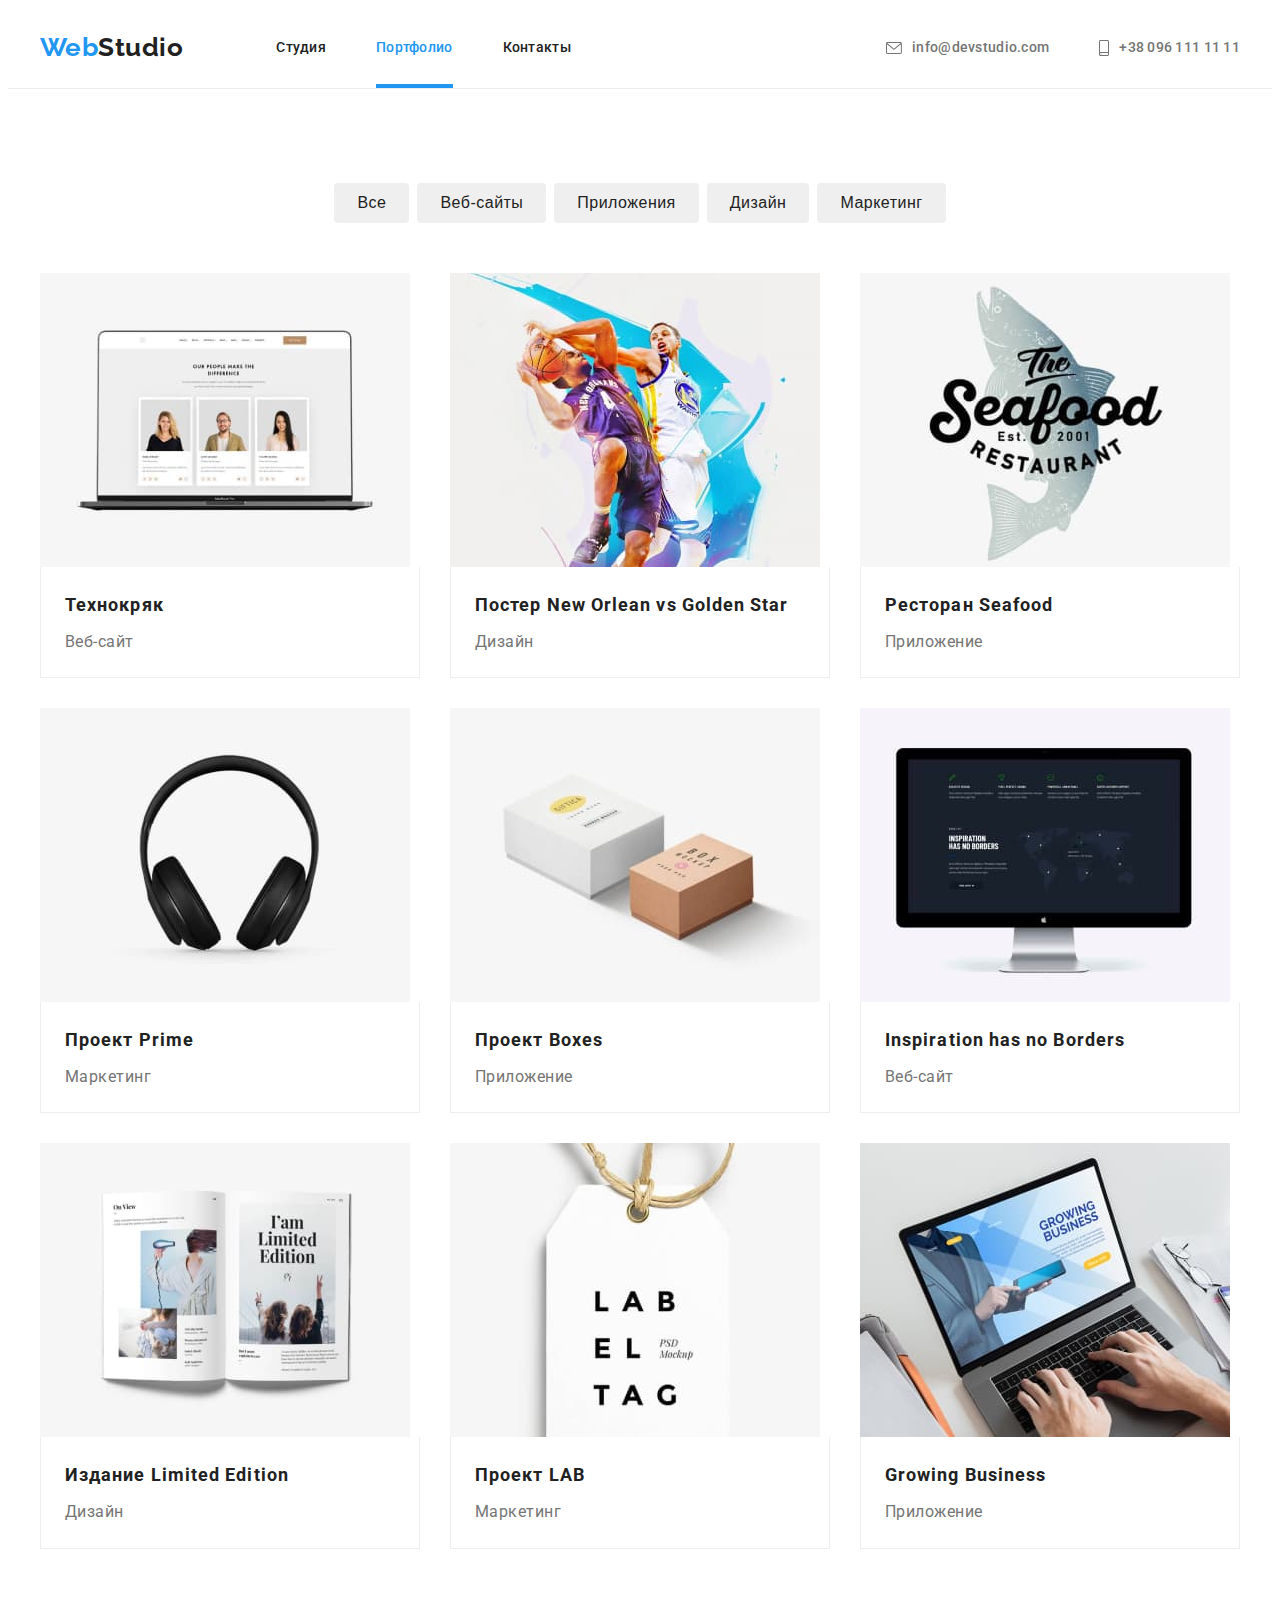
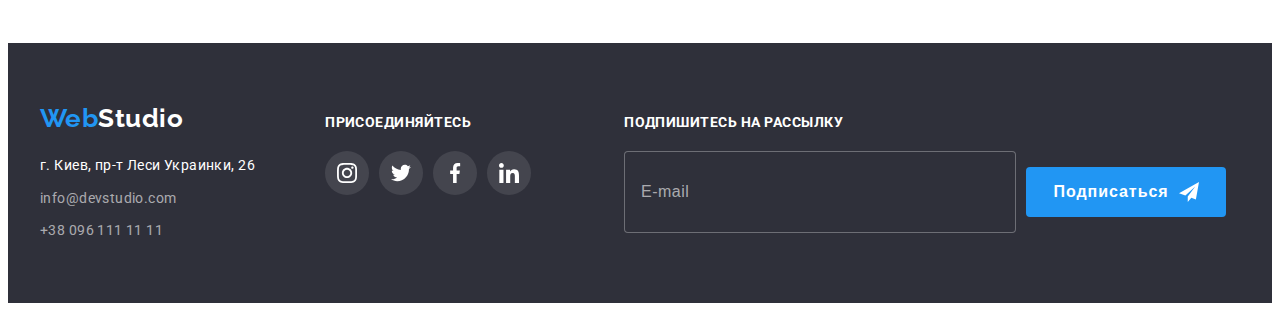
==== commit c911a1f7: "иконка кнопки формы исправлена" ====
--- a/portfolio.html
+++ b/portfolio.html
@@ -386,11 +386,10 @@
               />
               <button class="button-subscribe" type="submit">
                 Подписаться
-                <div class="svg-footer">
-                  <svg class=".svg-footer" width="20" height="20">
-                    <use href="./images/icons.svg#icon-icon-send"></use>
-                  </svg>
-                </div>
+
+                <svg class="svg-footer" width="20" height="20">
+                  <use href="./images/icons.svg#icon-icon-send"></use>
+                </svg>
               </button>
             </div>
           </form>
--- a/css/styles.css
+++ b/css/styles.css
@@ -1119,7 +1119,6 @@
 
 .svg-footer {
   margin-left: 10px;
-  margin-top: 13px;
 }
 
 .button-subscribe:hover .svg-footer,
